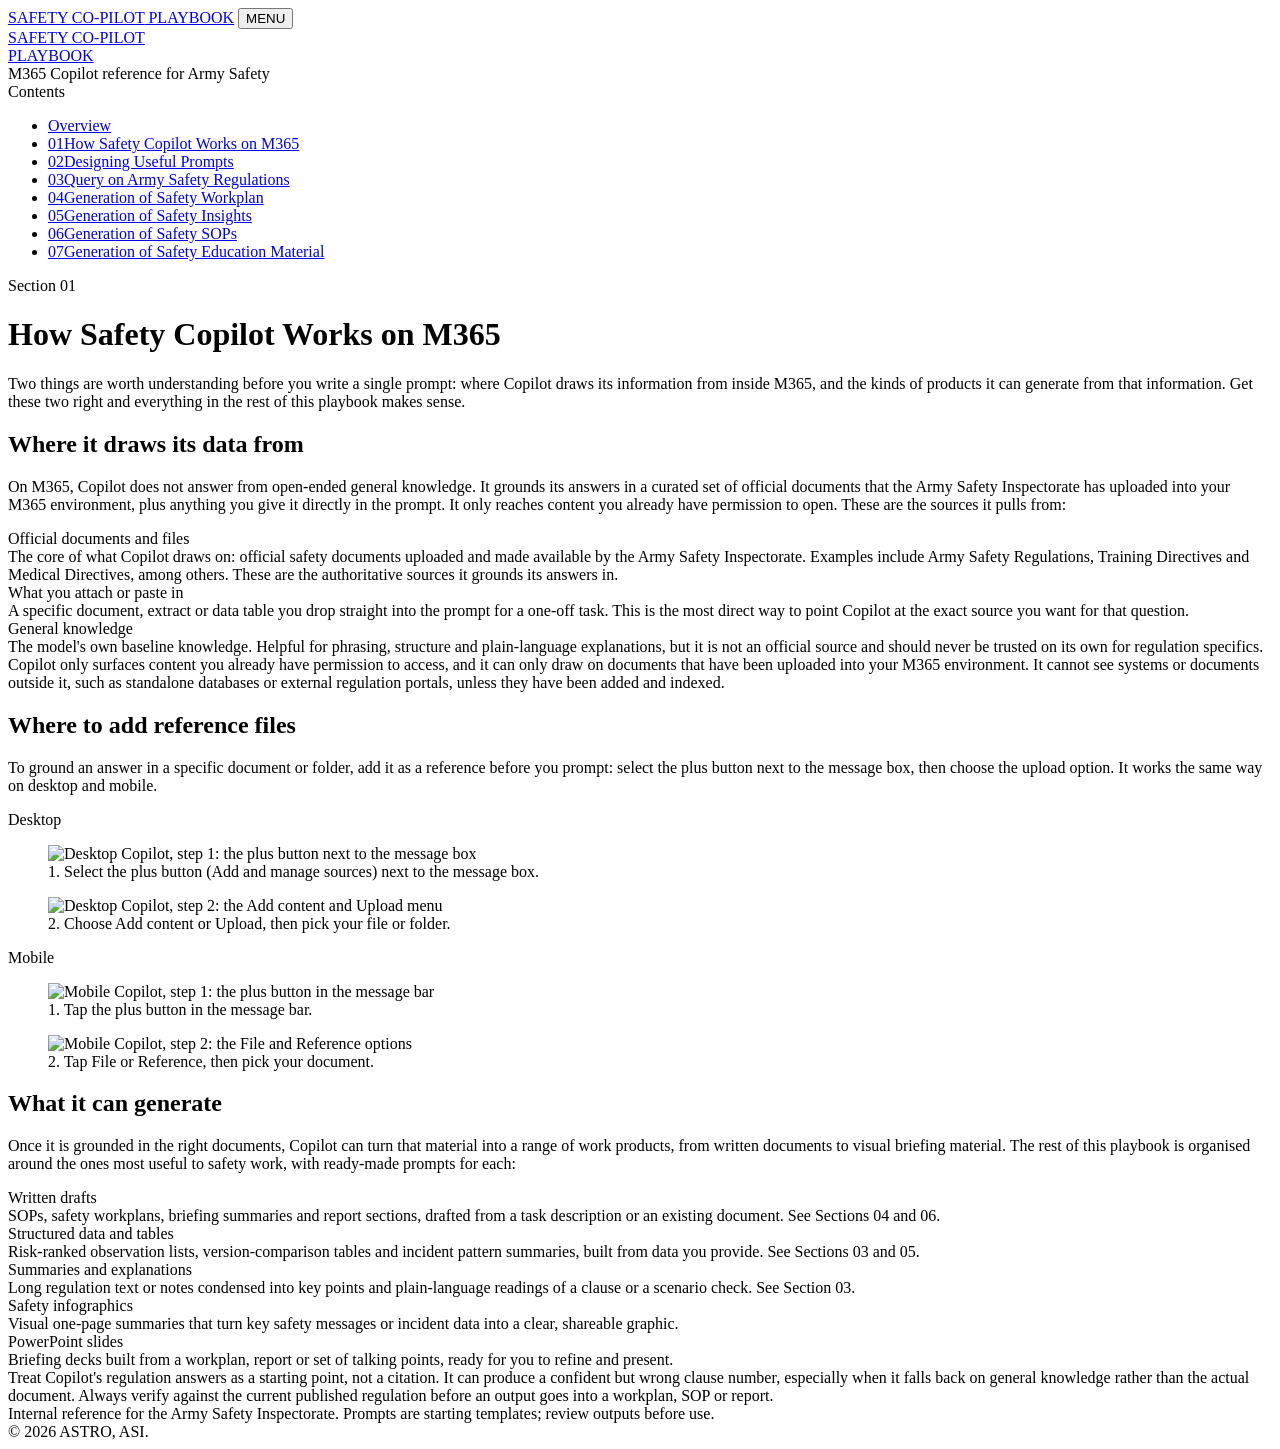
==== 01-how-it-works/index.html @ a7523449 "Add files via upload" ====
<!DOCTYPE html>
<html lang="en">
<head>
<meta charset="UTF-8">
<meta name="viewport" content="width=device-width, initial-scale=1.0">
<title>How Safety Copilot Works on M365 | Safety Co-Pilot Playbook</title>
<link rel="preconnect" href="https://fonts.googleapis.com"><link rel="preconnect" href="https://fonts.gstatic.com" crossorigin><link href="https://fonts.googleapis.com/css2?family=Oswald:wght@500;600&family=IBM+Plex+Sans:wght@400;500;600&family=IBM+Plex+Mono:wght@400&display=swap" rel="stylesheet">
<link rel="stylesheet" href="../assets/style.css">
</head>
<body>
<div class="hazard-stripe"></div>
<div class="shell">
<div class="mobile-bar">
    <a class="brand" href="../index.html">SAFETY <span>CO-PILOT</span> PLAYBOOK</a>
    <button class="mobile-toggle" aria-label="Toggle navigation">MENU</button>
  </div>
  <aside class="sidebar">
    <a class="brand" href="../index.html">SAFETY <span>CO-PILOT</span><br>PLAYBOOK</a>
    <div class="brand-sub">M365 Copilot reference for Army Safety</div>
    <div class="nav-label">Contents</div>
    <ul class="nav-list">
      <li><a href="../index.html">Overview</a></li>
      <li><a class="nav-list-item active" href="../01-how-it-works/index.html"><span class="num">01</span>How Safety Copilot Works on M365</a></li>
<li><a class="nav-list-item" href="../02-prompt-design/index.html"><span class="num">02</span>Designing Useful Prompts</a></li>
<li><a class="nav-list-item" href="../03-regulations-query/index.html"><span class="num">03</span>Query on Army Safety Regulations</a></li>
<li><a class="nav-list-item" href="../04-safety-workplan/index.html"><span class="num">04</span>Generation of Safety Workplan</a></li>
<li><a class="nav-list-item" href="../05-safety-insights/index.html"><span class="num">05</span>Generation of Safety Insights</a></li>
<li><a class="nav-list-item" href="../06-safety-sop/index.html"><span class="num">06</span>Generation of Safety SOPs</a></li>
<li><a class="nav-list-item" href="../07-safety-education/index.html"><span class="num">07</span>Generation of Safety Education Material</a></li>

    </ul>
  </aside>
<main>
<div class="content">
<div class="eyebrow">Section 01</div>
<h1>How Safety Copilot Works on M365</h1>
<p class="intro">Two things are worth understanding before you write a single prompt: where Copilot draws its information from inside M365, and the kinds of products it can generate from that information. Get these two right and everything in the rest of this playbook makes sense.</p>

<h2>Where it draws its data from</h2>
<p>On M365, Copilot does not answer from open-ended general knowledge. It grounds its answers in a curated set of official documents that the Army Safety Inspectorate has uploaded into your M365 environment, plus anything you give it directly in the prompt. It only reaches content you already have permission to open. These are the sources it pulls from:</p>
<div class="card">
<div class="card-head"><span class="use-case">Official documents and files</span></div>
<div class="tip">The core of what Copilot draws on: official safety documents uploaded and made available by the Army Safety Inspectorate. Examples include Army Safety Regulations, Training Directives and Medical Directives, among others. These are the authoritative sources it grounds its answers in.</div>
</div>
<div class="card">
<div class="card-head"><span class="use-case">What you attach or paste in</span></div>
<div class="tip">A specific document, extract or data table you drop straight into the prompt for a one-off task. This is the most direct way to point Copilot at the exact source you want for that question.</div>
</div>
<div class="card">
<div class="card-head"><span class="use-case">General knowledge</span></div>
<div class="tip">The model's own baseline knowledge. Helpful for phrasing, structure and plain-language explanations, but it is not an official source and should never be trusted on its own for regulation specifics.</div>
</div>

<div class="callout">Copilot only surfaces content you already have permission to access, and it can only draw on documents that have been uploaded into your M365 environment. It cannot see systems or documents outside it, such as standalone databases or external regulation portals, unless they have been added and indexed.</div>

<h2>Where to add reference files</h2>
<p>To ground an answer in a specific document or folder, add it as a reference before you prompt: select the plus button next to the message box, then choose the upload option. It works the same way on desktop and mobile.</p>

<p class="shot-label">Desktop</p>
<div class="screenshots">
<figure class="shot">
<img src="../assets/img/upload-desktop-1.png" onerror="this.onerror=null;this.src='../assets/img/upload-desktop.svg'" alt="Desktop Copilot, step 1: the plus button next to the message box">
<figcaption>1. Select the plus button (Add and manage sources) next to the message box.</figcaption>
</figure>
<figure class="shot">
<img src="../assets/img/upload-desktop-2.png" onerror="this.onerror=null;this.src='../assets/img/upload-desktop.svg'" alt="Desktop Copilot, step 2: the Add content and Upload menu">
<figcaption>2. Choose Add content or Upload, then pick your file or folder.</figcaption>
</figure>
</div>

<p class="shot-label">Mobile</p>
<div class="screenshots">
<figure class="shot">
<img src="../assets/img/upload-mobile-1.png" onerror="this.onerror=null;this.src='../assets/img/upload-mobile.svg'" alt="Mobile Copilot, step 1: the plus button in the message bar">
<figcaption>1. Tap the plus button in the message bar.</figcaption>
</figure>
<figure class="shot">
<img src="../assets/img/upload-mobile-2.png" onerror="this.onerror=null;this.src='../assets/img/upload-mobile.svg'" alt="Mobile Copilot, step 2: the File and Reference options">
<figcaption>2. Tap File or Reference, then pick your document.</figcaption>
</figure>
</div>

<h2>What it can generate</h2>
<p>Once it is grounded in the right documents, Copilot can turn that material into a range of work products, from written documents to visual briefing material. The rest of this playbook is organised around the ones most useful to safety work, with ready-made prompts for each:</p>
<div class="card">
<div class="card-head"><span class="use-case">Written drafts</span></div>
<div class="tip">SOPs, safety workplans, briefing summaries and report sections, drafted from a task description or an existing document. See Sections 04 and 06.</div>
</div>
<div class="card">
<div class="card-head"><span class="use-case">Structured data and tables</span></div>
<div class="tip">Risk-ranked observation lists, version-comparison tables and incident pattern summaries, built from data you provide. See Sections 03 and 05.</div>
</div>
<div class="card">
<div class="card-head"><span class="use-case">Summaries and explanations</span></div>
<div class="tip">Long regulation text or notes condensed into key points and plain-language readings of a clause or a scenario check. See Section 03.</div>
</div>
<div class="card">
<div class="card-head"><span class="use-case">Safety infographics</span></div>
<div class="tip">Visual one-page summaries that turn key safety messages or incident data into a clear, shareable graphic.</div>
</div>
<div class="card">
<div class="card-head"><span class="use-case">PowerPoint slides</span></div>
<div class="tip">Briefing decks built from a workplan, report or set of talking points, ready for you to refine and present.</div>
</div>

<div class="callout">Treat Copilot's regulation answers as a starting point, not a citation. It can produce a confident but wrong clause number, especially when it falls back on general knowledge rather than the actual document. Always verify against the current published regulation before an output goes into a workplan, SOP or report.</div>

</div>
<footer class="foot">Internal reference for the Army Safety Inspectorate. Prompts are starting templates; review outputs before use.<br>&copy; 2026 ASTRO, ASI.</footer>
</main>
</div>
<script src="../assets/script.js"></script>
</body>
</html>
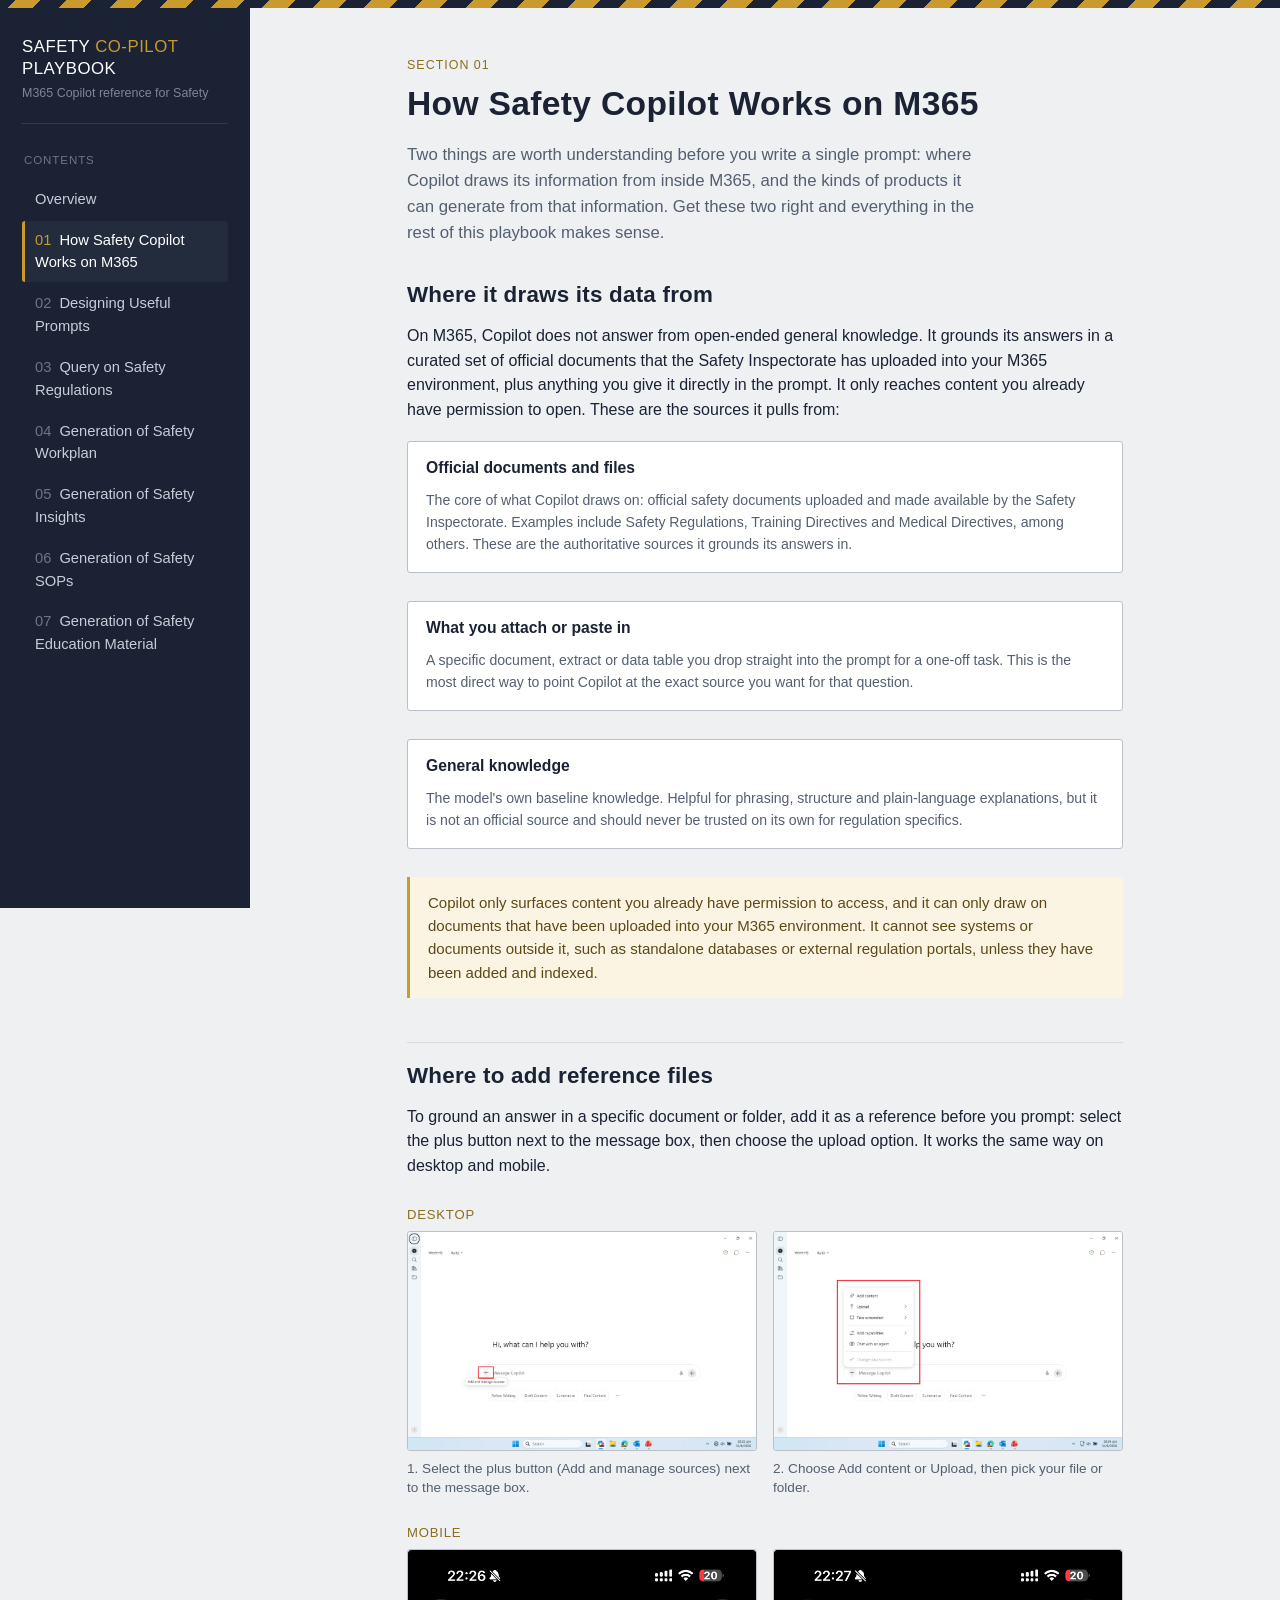
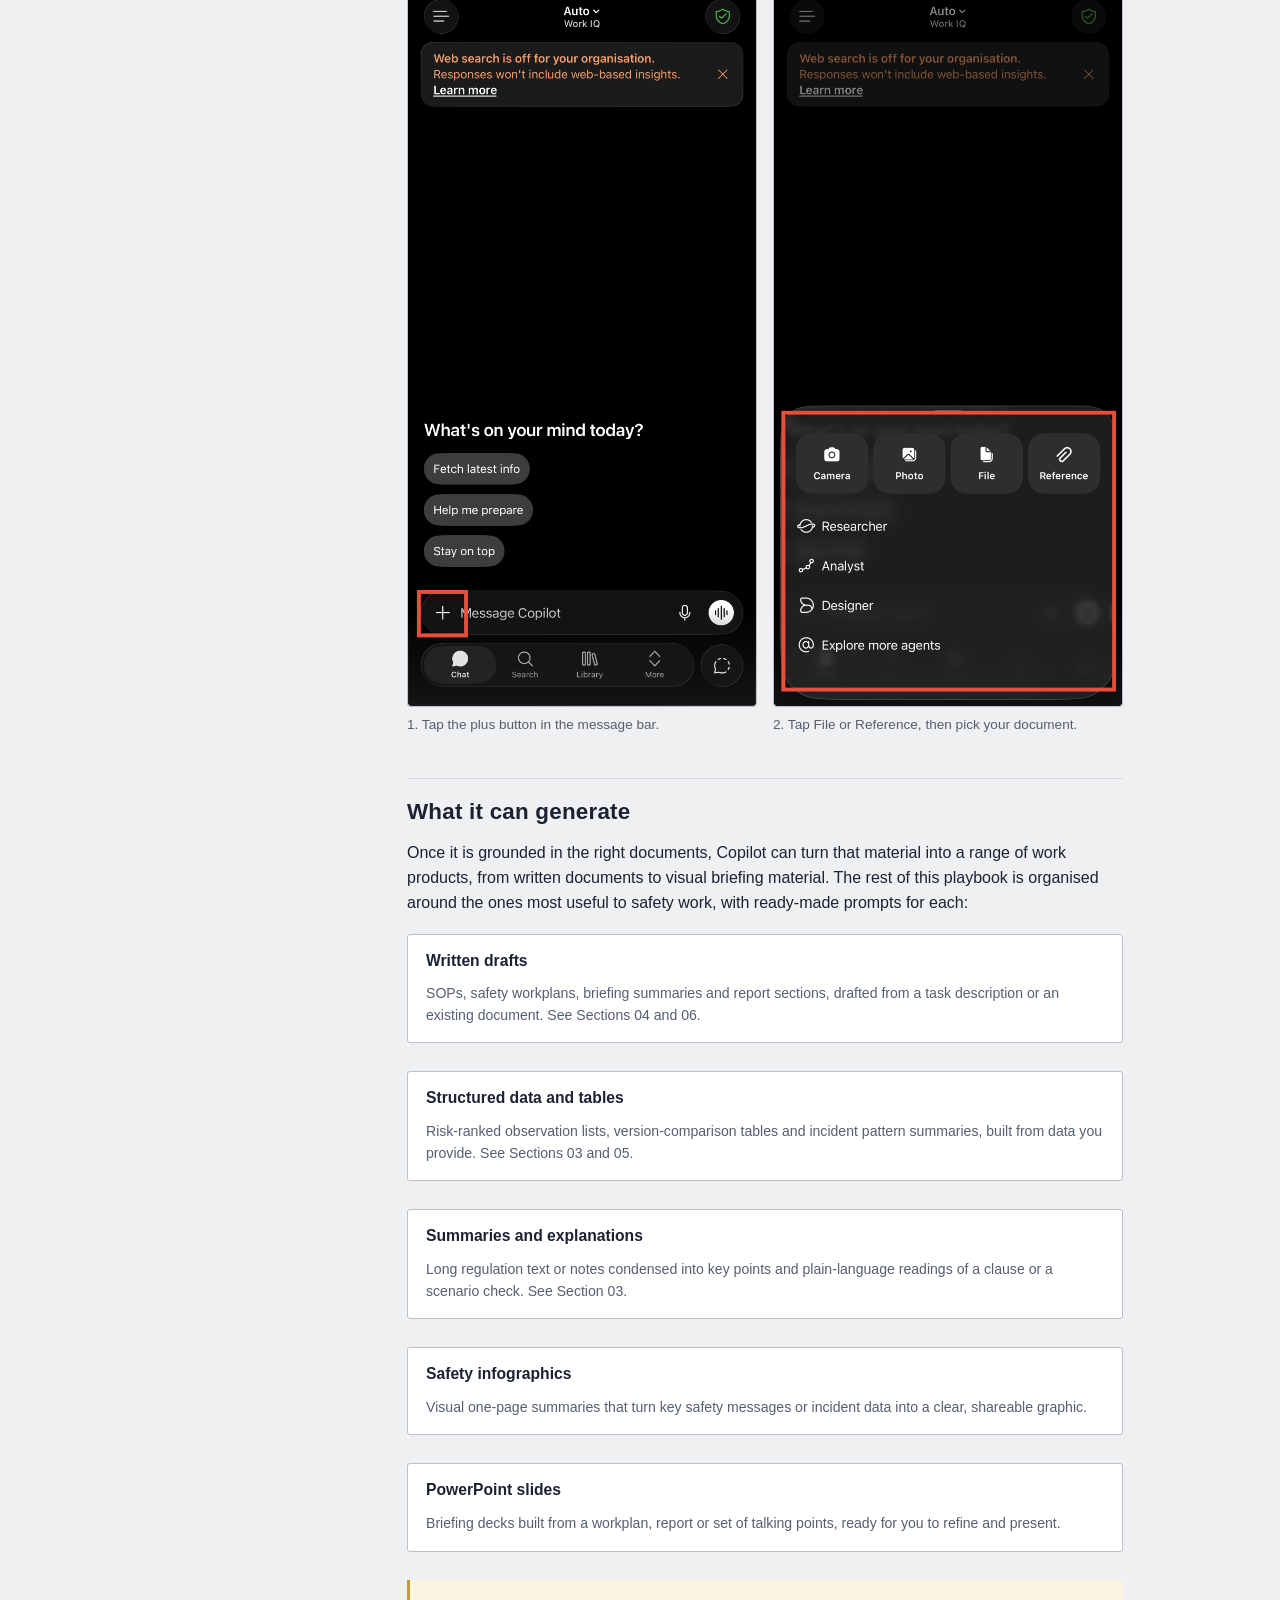
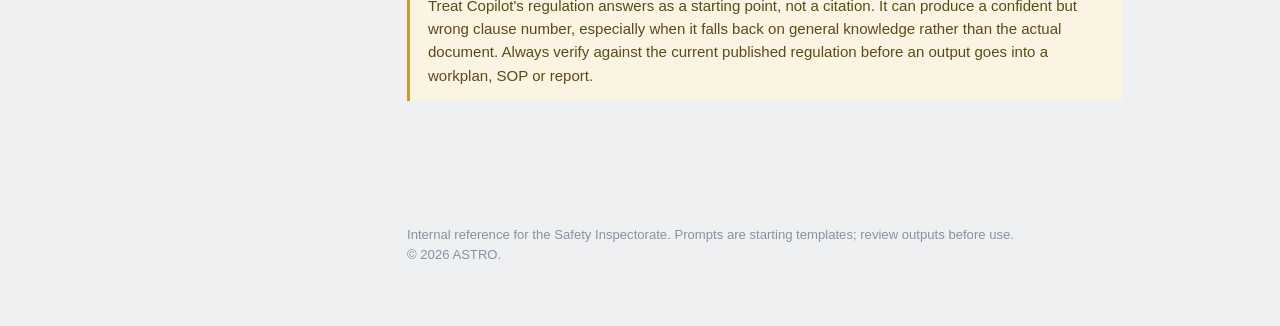
==== commit fb8deeff: "Add files via upload" ====
--- a/01-how-it-works/index.html
+++ b/01-how-it-works/index.html
@@ -16,13 +16,13 @@
   </div>
   <aside class="sidebar">
     <a class="brand" href="../index.html">SAFETY <span>CO-PILOT</span><br>PLAYBOOK</a>
-    <div class="brand-sub">M365 Copilot reference for Army Safety</div>
+    <div class="brand-sub">M365 Copilot reference for Safety</div>
     <div class="nav-label">Contents</div>
     <ul class="nav-list">
       <li><a href="../index.html">Overview</a></li>
       <li><a class="nav-list-item active" href="../01-how-it-works/index.html"><span class="num">01</span>How Safety Copilot Works on M365</a></li>
 <li><a class="nav-list-item" href="../02-prompt-design/index.html"><span class="num">02</span>Designing Useful Prompts</a></li>
-<li><a class="nav-list-item" href="../03-regulations-query/index.html"><span class="num">03</span>Query on Army Safety Regulations</a></li>
+<li><a class="nav-list-item" href="../03-regulations-query/index.html"><span class="num">03</span>Query on Safety Regulations</a></li>
 <li><a class="nav-list-item" href="../04-safety-workplan/index.html"><span class="num">04</span>Generation of Safety Workplan</a></li>
 <li><a class="nav-list-item" href="../05-safety-insights/index.html"><span class="num">05</span>Generation of Safety Insights</a></li>
 <li><a class="nav-list-item" href="../06-safety-sop/index.html"><span class="num">06</span>Generation of Safety SOPs</a></li>
@@ -37,10 +37,10 @@
 <p class="intro">Two things are worth understanding before you write a single prompt: where Copilot draws its information from inside M365, and the kinds of products it can generate from that information. Get these two right and everything in the rest of this playbook makes sense.</p>
 
 <h2>Where it draws its data from</h2>
-<p>On M365, Copilot does not answer from open-ended general knowledge. It grounds its answers in a curated set of official documents that the Army Safety Inspectorate has uploaded into your M365 environment, plus anything you give it directly in the prompt. It only reaches content you already have permission to open. These are the sources it pulls from:</p>
+<p>On M365, Copilot does not answer from open-ended general knowledge. It grounds its answers in a curated set of official documents that the Safety Inspectorate has uploaded into your M365 environment, plus anything you give it directly in the prompt. It only reaches content you already have permission to open. These are the sources it pulls from:</p>
 <div class="card">
 <div class="card-head"><span class="use-case">Official documents and files</span></div>
-<div class="tip">The core of what Copilot draws on: official safety documents uploaded and made available by the Army Safety Inspectorate. Examples include Army Safety Regulations, Training Directives and Medical Directives, among others. These are the authoritative sources it grounds its answers in.</div>
+<div class="tip">The core of what Copilot draws on: official safety documents uploaded and made available by the Safety Inspectorate. Examples include Safety Regulations, Training Directives and Medical Directives, among others. These are the authoritative sources it grounds its answers in.</div>
 </div>
 <div class="card">
 <div class="card-head"><span class="use-case">What you attach or paste in</span></div>
@@ -106,7 +106,7 @@
 <div class="callout">Treat Copilot's regulation answers as a starting point, not a citation. It can produce a confident but wrong clause number, especially when it falls back on general knowledge rather than the actual document. Always verify against the current published regulation before an output goes into a workplan, SOP or report.</div>
 
 </div>
-<footer class="foot">Internal reference for the Army Safety Inspectorate. Prompts are starting templates; review outputs before use.<br>&copy; 2026 ASTRO, ASI.</footer>
+<footer class="foot">Internal reference for the Safety Inspectorate. Prompts are starting templates; review outputs before use.<br>&copy; 2026 ASTRO.</footer>
 </main>
 </div>
 <script src="../assets/script.js"></script>
--- a/assets/style.css
+++ b/assets/style.css
@@ -0,0 +1,353 @@
+/* Safety Co-Pilot Playbook — shared styles */
+
+:root {
+  --bg: #EEF0F2;
+  --paper: #FFFFFF;
+  --ink: #1A2233;
+  --ink-soft: #545F70;
+  --ink-faint: #8891A0;
+  --accent: #C99A2E;
+  --accent-deep: #8C6D1F;
+  --line: #D7DBDF;
+  --line-strong: #B9C0C8;
+  --code-bg: #1A2233;
+  --code-ink: #E7E2D4;
+  --stripe-a: #1A2233;
+  --stripe-b: #C99A2E;
+  --radius: 3px;
+  --max-width: 780px;
+}
+
+* { box-sizing: border-box; }
+
+html { scroll-behavior: smooth; }
+
+body {
+  margin: 0;
+  background: var(--bg);
+  color: var(--ink);
+  font-family: "IBM Plex Sans", -apple-system, BlinkMacSystemFont, "Segoe UI", sans-serif;
+  font-size: 16px;
+  line-height: 1.55;
+  -webkit-font-smoothing: antialiased;
+}
+
+h1, h2, h3 {
+  font-family: "Oswald", "Arial Narrow", sans-serif;
+  font-weight: 600;
+  color: var(--ink);
+  letter-spacing: 0.01em;
+  line-height: 1.15;
+}
+
+a { color: var(--accent-deep); }
+a:hover { color: var(--ink); }
+
+/* ---------- Hazard stripe masthead — the one signature motif ---------- */
+.hazard-stripe {
+  height: 8px;
+  width: 100%;
+  background: repeating-linear-gradient(
+    -45deg,
+    var(--stripe-a) 0 18px,
+    var(--stripe-b) 18px 36px
+  );
+}
+
+/* ---------- Shell layout ---------- */
+.shell {
+  display: grid;
+  grid-template-columns: 250px 1fr;
+  min-height: 100vh;
+}
+
+.sidebar {
+  background: var(--ink);
+  color: #C7CDD8;
+  padding: 28px 22px 28px;
+  position: sticky;
+  top: 0;
+  height: 100vh;
+  overflow-y: auto;
+}
+
+.brand {
+  display: block;
+  color: #fff;
+  text-decoration: none;
+  font-family: "Oswald", sans-serif;
+  font-size: 1.05rem;
+  letter-spacing: 0.03em;
+  line-height: 1.3;
+  margin-bottom: 4px;
+}
+.brand span { color: var(--accent); }
+
+.brand-sub {
+  color: #7C879A;
+  font-size: 0.78rem;
+  margin-bottom: 28px;
+  padding-bottom: 20px;
+  border-bottom: 1px solid #313B4D;
+}
+
+.nav-label {
+  font-size: 0.72rem;
+  color: #6B7688;
+  letter-spacing: 0.08em;
+  text-transform: uppercase;
+  margin: 0 0 10px 2px;
+}
+
+.nav-list { list-style: none; margin: 0 0 4px; padding: 0; }
+
+.nav-list a {
+  display: block;
+  color: #C7CDD8;
+  text-decoration: none;
+  padding: 8px 10px;
+  border-radius: var(--radius);
+  font-size: 0.92rem;
+  margin-bottom: 2px;
+  border-left: 3px solid transparent;
+}
+.nav-list a .num {
+  color: #6B7688;
+  font-family: "Oswald", sans-serif;
+  margin-right: 8px;
+}
+.nav-list a:hover {
+  background: #232C3D;
+  color: #fff;
+}
+.nav-list a.active {
+  background: #232C3D;
+  color: #fff;
+  border-left-color: var(--accent);
+}
+.nav-list a.active .num { color: var(--accent); }
+
+/* ---------- Main content ---------- */
+main {
+  padding: 0;
+}
+
+.content {
+  max-width: var(--max-width);
+  margin: 0 auto;
+  padding: 48px 32px 100px;
+}
+
+.eyebrow {
+  font-size: 0.78rem;
+  letter-spacing: 0.08em;
+  text-transform: uppercase;
+  color: var(--accent-deep);
+  margin: 0 0 10px;
+  font-family: "Oswald", sans-serif;
+}
+
+.content h1 {
+  font-size: 2.1rem;
+  margin: 0 0 18px;
+}
+
+.content > .intro {
+  color: var(--ink-soft);
+  font-size: 1.05rem;
+  max-width: 62ch;
+  margin: 0 0 36px;
+}
+
+.content h2 {
+  font-size: 1.4rem;
+  margin: 44px 0 6px;
+  padding-top: 20px;
+  border-top: 1px solid var(--line);
+}
+.content h2:first-of-type { border-top: none; padding-top: 0; margin-top: 0;}
+
+hr.rule {
+  border: none;
+  border-top: 1px solid var(--line);
+  margin: 40px 0;
+}
+
+/* ---------- Prompt card ---------- */
+.card {
+  background: var(--paper);
+  border: 1px solid var(--line-strong);
+  border-radius: var(--radius);
+  margin: 18px 0 28px;
+  overflow: hidden;
+}
+
+.card-head {
+  display: flex;
+  align-items: baseline;
+  justify-content: space-between;
+  gap: 12px;
+  padding: 14px 18px 10px;
+}
+
+.card-head .use-case {
+  font-weight: 600;
+  font-size: 0.98rem;
+  color: var(--ink);
+}
+
+.copy-btn {
+  flex-shrink: 0;
+  background: transparent;
+  border: 1px solid var(--line-strong);
+  color: var(--ink-soft);
+  font-family: "IBM Plex Sans", sans-serif;
+  font-size: 0.78rem;
+  padding: 5px 11px;
+  border-radius: var(--radius);
+  cursor: pointer;
+}
+.copy-btn:hover { border-color: var(--accent-deep); color: var(--accent-deep); }
+.copy-btn.copied { border-color: #4B7A54; color: #4B7A54; }
+
+.prompt-block {
+  background: var(--code-bg);
+  color: var(--code-ink);
+  font-family: "IBM Plex Mono", ui-monospace, Menlo, Consolas, monospace;
+  font-size: 0.86rem;
+  line-height: 1.6;
+  padding: 16px 18px;
+  margin: 0 18px 14px;
+  border-radius: var(--radius);
+  white-space: pre-wrap;
+  overflow-x: auto;
+}
+
+.tip {
+  padding: 0 18px 16px;
+  color: var(--ink-soft);
+  font-size: 0.88rem;
+}
+.tip strong { color: var(--ink); }
+
+/* ---------- Screenshot figures (desktop + mobile) ---------- */
+.shot-label {
+  font-family: "Oswald", sans-serif;
+  font-size: 0.82rem;
+  letter-spacing: 0.06em;
+  text-transform: uppercase;
+  color: var(--accent-deep);
+  margin: 26px 0 2px;
+}
+.screenshots {
+  display: grid;
+  grid-template-columns: 1fr 1fr;
+  gap: 16px;
+  align-items: start;
+  margin: 6px 0 20px;
+}
+
+.shot {
+  margin: 0;
+}
+.shot img {
+  display: block;
+  width: 100%;
+  height: auto;
+  border: 1px solid var(--line-strong);
+  border-radius: var(--radius);
+  background: var(--paper);
+}
+.shot figcaption {
+  margin-top: 8px;
+  font-size: 0.85rem;
+  line-height: 1.4;
+  color: var(--ink-soft);
+}
+
+@media (max-width: 620px) {
+  .screenshots { grid-template-columns: 1fr; }
+}
+
+/* ---------- Callout ---------- */
+.callout {
+  background: #FBF4E3;
+  border-left: 3px solid var(--accent);
+  padding: 14px 18px;
+  margin: 24px 0;
+  font-size: 0.94rem;
+  color: #5C4A16;
+  border-radius: 0 var(--radius) var(--radius) 0;
+}
+
+/* ---------- Grid of section cards on index ---------- */
+.section-grid {
+  display: grid;
+  grid-template-columns: 1fr 1fr;
+  gap: 14px;
+  margin-top: 20px;
+}
+
+.section-tile {
+  display: block;
+  text-decoration: none;
+  background: var(--paper);
+  border: 1px solid var(--line-strong);
+  border-radius: var(--radius);
+  padding: 18px 18px 16px;
+  transition: border-color 0.15s ease;
+}
+.section-tile:hover { border-color: var(--accent-deep); }
+.section-tile .num {
+  font-family: "Oswald", sans-serif;
+  color: var(--accent-deep);
+  font-size: 0.82rem;
+  letter-spacing: 0.06em;
+}
+.section-tile h3 {
+  margin: 6px 0 6px;
+  font-size: 1.08rem;
+  color: var(--ink);
+}
+.section-tile p {
+  margin: 0;
+  color: var(--ink-soft);
+  font-size: 0.88rem;
+}
+
+/* ---------- Mobile top nav ---------- */
+.mobile-bar {
+  display: none;
+  background: var(--ink);
+  color: #fff;
+  padding: 14px 18px;
+  align-items: center;
+  justify-content: space-between;
+}
+.mobile-bar .brand { margin: 0; }
+.mobile-toggle {
+  background: none;
+  border: 1px solid #3A455A;
+  color: #fff;
+  padding: 6px 10px;
+  border-radius: var(--radius);
+  font-size: 0.85rem;
+}
+
+@media (max-width: 860px) {
+  .shell { grid-template-columns: 1fr; }
+  .sidebar { display: none; }
+  .sidebar.open { display: block; position: static; height: auto; }
+  .mobile-bar { display: flex; }
+  .content { padding: 32px 20px 80px; }
+  .section-grid { grid-template-columns: 1fr; }
+  .content h1 { font-size: 1.7rem; }
+}
+
+footer.foot {
+  max-width: var(--max-width);
+  margin: 0 auto;
+  padding: 0 32px 60px;
+  color: var(--ink-faint);
+  font-size: 0.82rem;
+}
